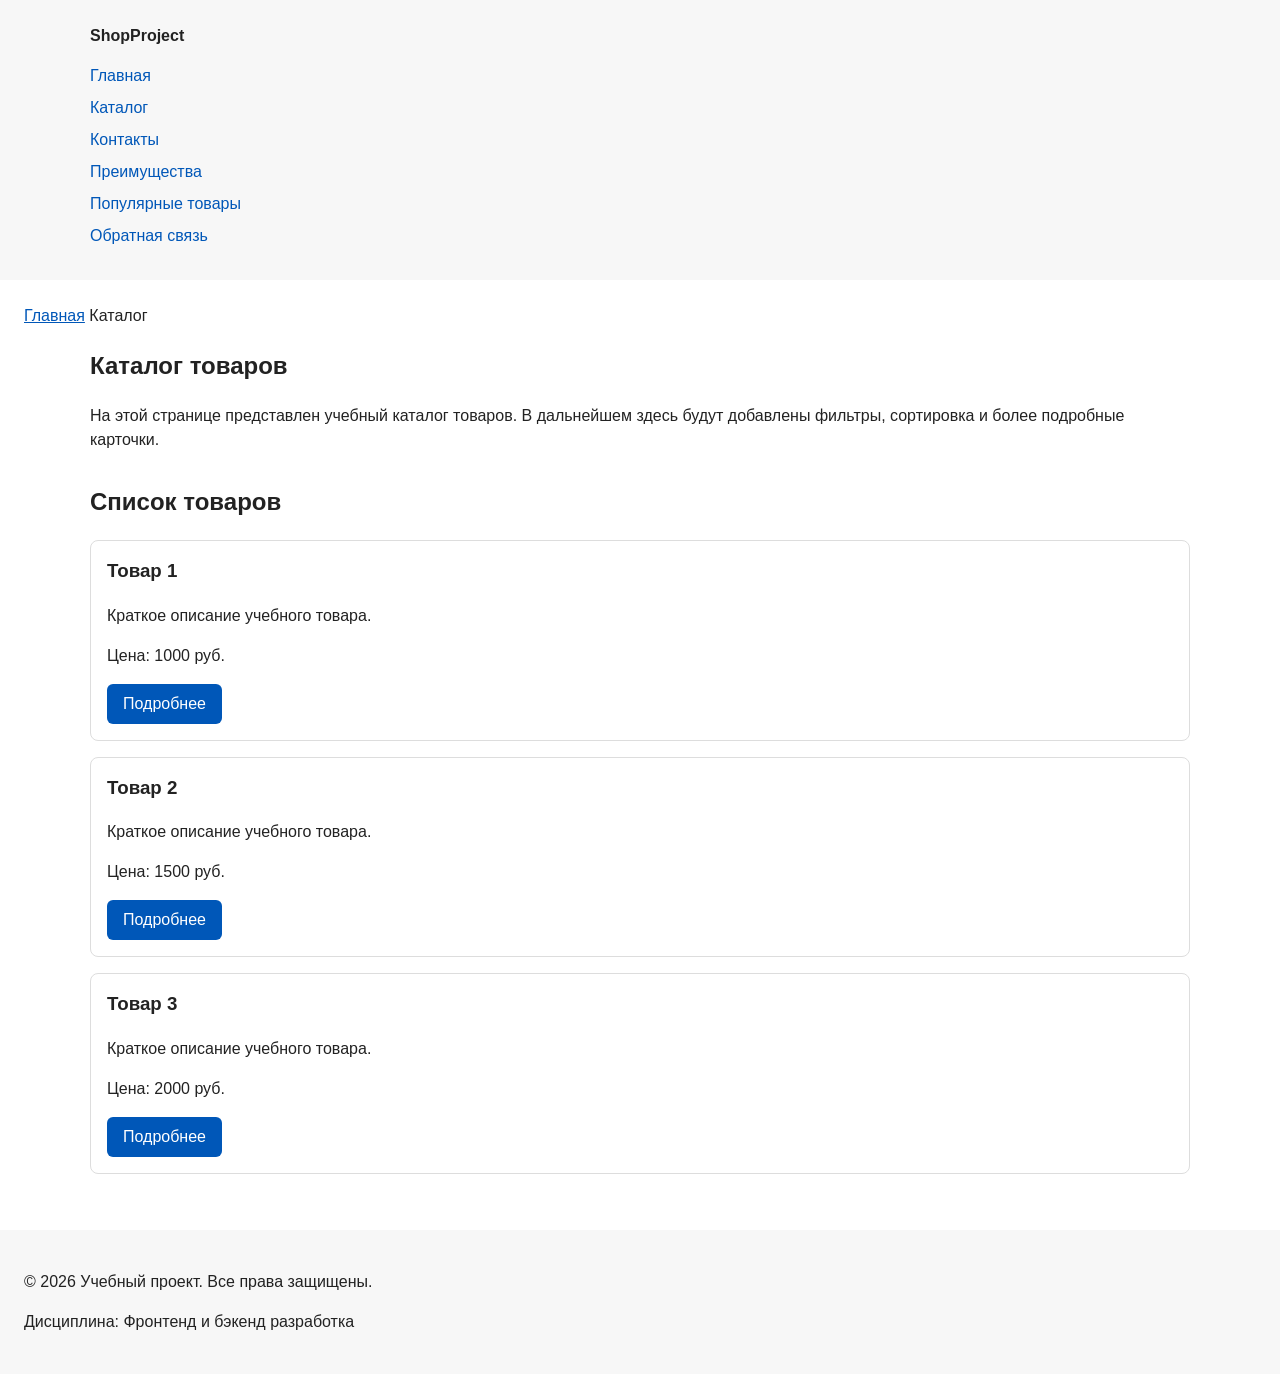
==== catalog.html @ b12f45eb "feat: add multi-page structure navigation and anchors" ====
<!DOCTYPE html>
<html lang="ru">
<head>
  <meta charset="UTF-8">
  <meta name="viewport" content="width=device-width, initial-scale=1.0">
  <meta name="description" content="Каталог товаров учебного интернет-магазина.">
  <title>Каталог товаров – Учебный интернет-магазин</title>
  <link rel="stylesheet" href="css/style.css">
</head>
<body>

  <header>
    <div class="site-header">
      <a class="site-logo" href="index.html">ShopProject</a>

      <nav class="site-nav" aria-label="Основная навигация">
        <ul class="site-nav__list">
          <li><a href="index.html">Главная</a></li>
          <li><a href="catalog.html">Каталог</a></li>
          <li><a href="contacts.html">Контакты</a></li>
          <li><a href="index.html#advantages">Преимущества</a></li>
          <li><a href="index.html#popular">Популярные товары</a></li>
          <li><a href="index.html#contacts">Обратная связь</a></li>
        </ul>
      </nav>
    </div>
  </header>

  <main>

    <nav class="breadcrumbs" aria-label="Хлебные крошки">
      <a href="index.html">Главная</a>
      <span>Каталог</span>
    </nav>

    <section class="section">
      <h1>Каталог товаров</h1>
      <p>
        На этой странице представлен учебный каталог товаров.
        В дальнейшем здесь будут добавлены фильтры, сортировка и более подробные карточки.
      </p>
    </section>

    <section class="section">
      <h2>Список товаров</h2>

      <article class="product-card">
        <h3>Товар 1</h3>
        <p>Краткое описание учебного товара.</p>
        <p>Цена: 1000 руб.</p>
        <a class="button" href="index.html#popular">Подробнее</a>
      </article>

      <article class="product-card">
        <h3>Товар 2</h3>
        <p>Краткое описание учебного товара.</p>
        <p>Цена: 1500 руб.</p>
        <a class="button" href="index.html#popular">Подробнее</a>
      </article>

      <article class="product-card">
        <h3>Товар 3</h3>
        <p>Краткое описание учебного товара.</p>
        <p>Цена: 2000 руб.</p>
        <a class="button" href="index.html#popular">Подробнее</a>
      </article>
    </section>

  </main>

  <footer>
    <p>&copy; 2026 Учебный проект. Все права защищены.</p>
    <p>Дисциплина: Фронтенд и бэкенд разработка</p>
  </footer>

</body>
</html>
---- css/style.css ----
/* ===================================
   1. Переменные проекта
   =================================== */
:root {
  /* Основные цвета проекта */
  --color-bg: #ffffff;
  --color-text: #222222;
  --color-muted: #666666;
  --color-primary: #0057b8;
  --color-primary-dark: #003f86;
  --color-border: #dddddd;
  --color-surface: #f7f7f7;
  --color-surface-accent: #eef5ff;
  --color-danger: #b00020;
  --color-success: #168a2f;
  --color-success-bg: #eefaf0;
  --color-white: #ffffff;

  /* Отступы */
  --space-xs: 4px;
  --space-sm: 8px;
  --space-md: 16px;
  --space-lg: 24px;
  --space-xl: 32px;

  /* Скругления */
  --radius-sm: 6px;
  --radius-md: 8px;
  --radius-lg: 12px;

  /* Размеры */
  --container-width: 1100px;
}

/* ===================================
   2. Базовые стили
   =================================== */
* {
  box-sizing: border-box;
}

body {
  margin: 0;
  font-family: Arial, sans-serif;
  line-height: 1.5;
  color: var(--color-text);
  background-color: var(--color-bg);
}

header,
main,
footer {
  padding: var(--space-lg);
}

header {
  background-color: var(--color-surface);
}

footer {
  background-color: var(--color-surface);
}

/* ===================================
   3. Общие элементы интерфейса
   =================================== */
a {
  color: var(--color-primary);
}

a:hover {
  color: var(--color-primary-dark);
}

a:focus-visible {
  outline: 2px solid var(--color-primary);
  outline-offset: 3px;
}

.button {
  display: inline-block;
  padding: var(--space-sm) var(--space-md);
  color: var(--color-white);
  background-color: var(--color-primary);
  text-decoration: none;
  border: none;
  border-radius: var(--radius-sm);
  cursor: pointer;
}

.button:hover {
  background-color: var(--color-primary-dark);
  color: var(--color-white);
}

.button:focus-visible {
  outline: 2px solid var(--color-primary);
  outline-offset: 3px;
}

.button:disabled {
  opacity: 0.6;
  cursor: not-allowed;
}

/* ===================================
   4. Компоненты страницы
   =================================== */
.site-header {
  max-width: var(--container-width);
  margin: 0 auto;
}

.site-logo {
  font-weight: bold;
  text-decoration: none;
  color: var(--color-text);
}

.site-nav__list {
  padding: 0;
  margin: var(--space-md) 0 0;
  list-style: none;
}

.site-nav__list li {
  margin-bottom: var(--space-sm);
}

.site-nav__list a {
  color: var(--color-primary);
  text-decoration: none;
}

.site-nav__list a:hover {
  text-decoration: underline;
}

.hero {
  max-width: var(--container-width);
  margin: 0 auto var(--space-xl);
  padding: var(--space-xl) var(--space-lg);
  background-color: var(--color-surface-accent);
  border-radius: var(--radius-lg);
}

.section {
  max-width: var(--container-width);
  margin: 0 auto var(--space-xl);
}

.section h2 {
  margin-top: 0;
}

.product-card {
  margin-bottom: var(--space-md);
  padding: var(--space-md);
  border: 1px solid var(--color-border);
  border-radius: var(--radius-md);
  background-color: var(--color-bg);
}

.product-card:hover {
  border-color: var(--color-primary);
}

.product-card h3 {
  margin-top: 0;
}

.aside-info {
  max-width: var(--container-width);
  margin: 0 auto var(--space-xl);
  padding: var(--space-md);
  border-left: 4px solid var(--color-primary);
  background-color: var(--color-surface);
}

/* ===================================
   5. Форма и модальное окно
   =================================== */
.order-dialog {
  width: min(100% - 32px, 560px);
  padding: var(--space-lg);
  border: none;
  border-radius: var(--radius-lg);
}

.order-dialog::backdrop {
  background-color: rgba(0, 0, 0, 0.5);
}

.form-field {
  margin-bottom: var(--space-md);
}

.form-field label {
  display: block;
  margin-bottom: var(--space-xs);
}

.form-field input,
.form-field select,
.form-field textarea {
  width: 100%;
  padding: 10px 12px;
  border: 1px solid var(--color-border);
  border-radius: var(--radius-sm);
  font: inherit;
}

.form-field input[type="checkbox"] {
  width: auto;
}

.form-field small {
  display: block;
  margin-top: var(--space-xs);
  color: var(--color-muted);
}

.form-field input:hover,
.form-field select:hover,
.form-field textarea:hover {
  border-color: var(--color-primary);
}

.form-field input:focus-visible,
.form-field select:focus-visible,
.form-field textarea:focus-visible,
.form-actions button:focus-visible {
  outline: 2px solid var(--color-primary);
  outline-offset: 3px;
}

[aria-invalid="true"] {
  border-color: var(--color-danger);
}

.form-actions {
  display: flex;
  gap: var(--space-md);
  margin-top: var(--space-lg);
}

.success-message {
  max-width: var(--container-width);
  margin: var(--space-lg) auto;
  padding: var(--space-md);
  border-left: 4px solid var(--color-success);
  background-color: var(--color-success-bg);
}
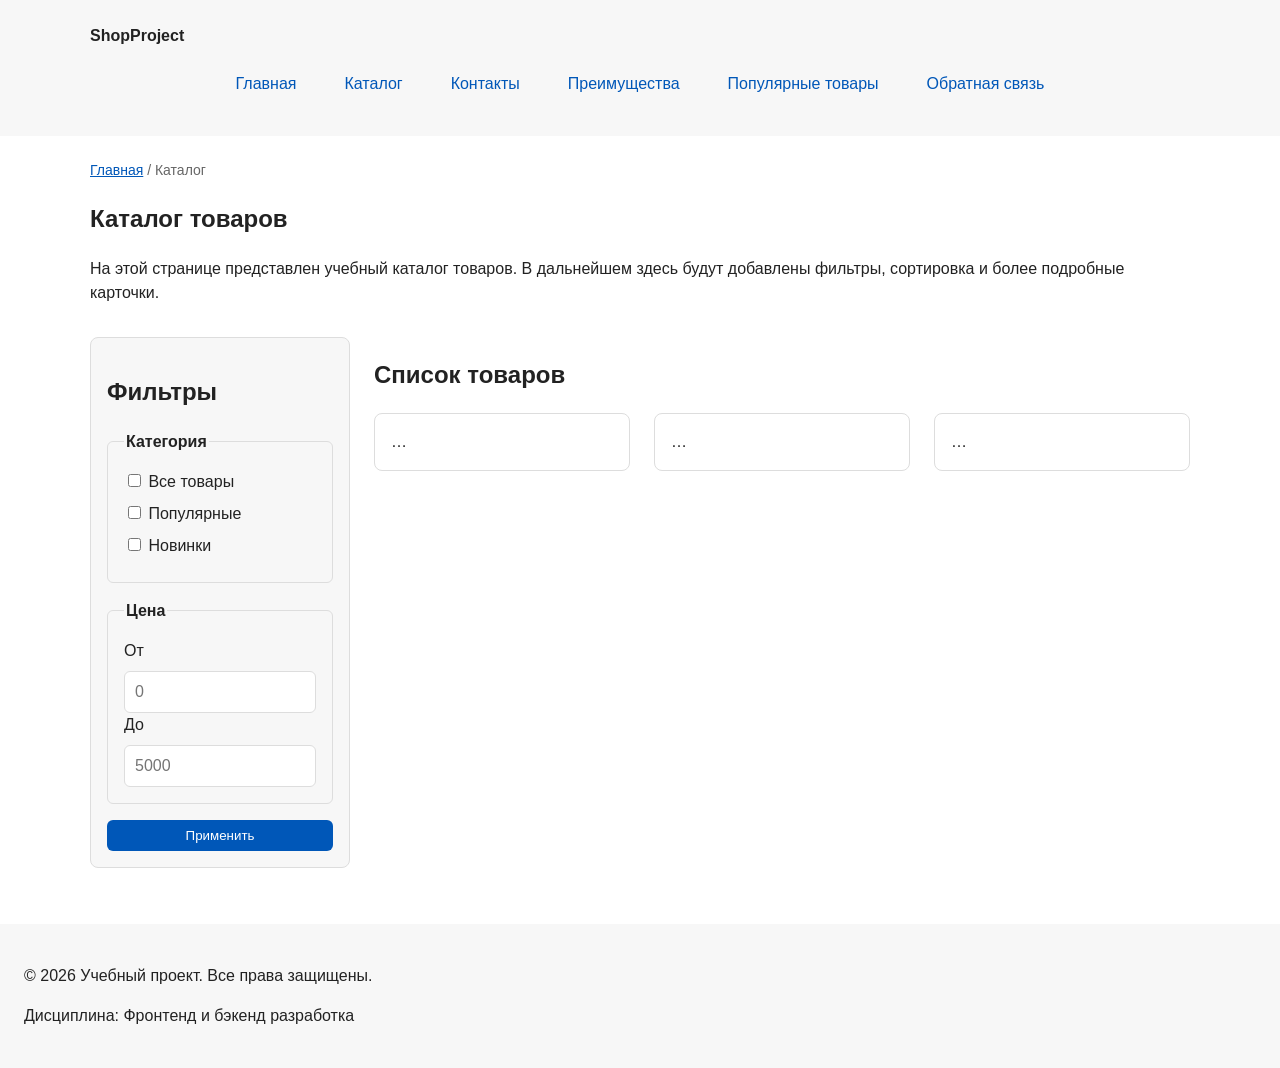
==== commit 72047599: "feat: add flex navigation and grid catalog layout" ====
--- a/catalog.html
+++ b/catalog.html
@@ -41,29 +41,57 @@
       </p>
     </section>
 
-    <section class="section">
-      <h2>Список товаров</h2>
+    <section class="catalog-layout">
 
-      <article class="product-card">
-        <h3>Товар 1</h3>
-        <p>Краткое описание учебного товара.</p>
-        <p>Цена: 1000 руб.</p>
-        <a class="button" href="index.html#popular">Подробнее</a>
-      </article>
+      <aside class="catalog-filters">
+        <h2>Фильтры</h2>
 
-      <article class="product-card">
-        <h3>Товар 2</h3>
-        <p>Краткое описание учебного товара.</p>
-        <p>Цена: 1500 руб.</p>
-        <a class="button" href="index.html#popular">Подробнее</a>
-      </article>
+        <form class="filters-form" action="#" method="get">
 
-      <article class="product-card">
-        <h3>Товар 3</h3>
-        <p>Краткое описание учебного товара.</p>
-        <p>Цена: 2000 руб.</p>
-        <a class="button" href="index.html#popular">Подробнее</a>
-      </article>
+          <fieldset>
+            <legend>Категория</legend>
+
+            <label>
+              <input type="checkbox" name="category" value="all">
+              Все товары
+            </label>
+
+            <label>
+              <input type="checkbox" name="category" value="popular">
+              Популярные
+            </label>
+
+            <label>
+              <input type="checkbox" name="category" value="new">
+              Новинки
+            </label>
+          </fieldset>
+
+          <fieldset>
+            <legend>Цена</legend>
+
+            <label for="price-from">От</label>
+            <input id="price-from" name="price-from" type="number" min="0" placeholder="0">
+
+            <label for="price-to">До</label>
+            <input id="price-to" name="price-to" type="number" min="0" placeholder="5000">
+          </fieldset>
+
+          <button class="button" type="submit">Применить</button>
+
+        </form>
+      </aside>
+
+      <section class="catalog-products">
+        <h2>Список товаров</h2>
+
+        <div class="products-grid">
+          <article class="product-card">…</article>
+          <article class="product-card">…</article>
+          <article class="product-card">…</article>
+        </div>
+      </section>
+
     </section>
 
   </main>
--- a/css/style.css
+++ b/css/style.css
@@ -118,6 +118,11 @@
 }
 
 .site-nav__list {
+  display: flex;
+  flex-wrap: wrap;
+  justify-content: center;
+  align-items: center;
+  gap: var(--space-md);
   padding: 0;
   margin: var(--space-md) 0 0;
   list-style: none;
@@ -128,12 +133,16 @@
 }
 
 .site-nav__list a {
+  display: inline-block;
+  padding: var(--space-sm) var(--space-md);
   color: var(--color-primary);
   text-decoration: none;
+  border-radius: var(--radius-sm);
 }
 
 .site-nav__list a:hover {
-  text-decoration: underline;
+  color: var(--color-white);
+  background-color: var(--color-primary);
 }
 
 .hero {
@@ -154,11 +163,19 @@
 }
 
 .product-card {
-  margin-bottom: var(--space-md);
+  display: flex;
+  flex-direction: column;
+  gap: var(--space-sm);
+  margin-bottom: 0;
   padding: var(--space-md);
   border: 1px solid var(--color-border);
   border-radius: var(--radius-md);
   background-color: var(--color-bg);
+}
+
+.product-card .button {
+  margin-top: auto;
+  align-self: flex-start;
 }
 
 .product-card:hover {
@@ -250,4 +267,92 @@
   padding: var(--space-md);
   border-left: 4px solid var(--color-success);
   background-color: var(--color-success-bg);
+}
+
+/* ===================================
+   6. Хлебные крошки и якоря
+   =================================== */
+
+/* Хлебные крошки на внутренних страницах */
+.breadcrumbs {
+  max-width: var(--container-width);
+  margin: 0 auto var(--space-md);
+  font-size: 14px;
+  color: var(--color-muted);
+}
+
+.breadcrumbs a {
+  color: var(--color-primary);
+}
+
+.breadcrumbs span::before {
+  content: " / ";
+  color: var(--color-muted);
+}
+
+/* Плавная прокрутка к якорям */
+html {
+  scroll-behavior: smooth;
+}
+
+/* Подсветка блока, к которому перешли по якорю */
+:target {
+  outline: 2px dashed var(--color-primary);
+  outline-offset: 4px;
+}
+
+.products-grid {
+  display: grid;
+  grid-template-columns: repeat(3, 1fr);
+  gap: var(--space-lg);
+}
+
+.catalog-layout {
+  max-width: var(--container-width);
+  margin: 0 auto var(--space-xl);
+  display: grid;
+  grid-template-columns: 260px 1fr;
+  grid-template-areas: "filters products";
+  gap: var(--space-lg);
+}
+
+.catalog-filters {
+  grid-area: filters;
+  padding: var(--space-md);
+  border: 1px solid var(--color-border);
+  border-radius: var(--radius-md);
+  background-color: var(--color-surface);
+}
+
+.catalog-products {
+  grid-area: products;
+}
+
+.filters-form {
+  display: grid;
+  gap: var(--space-md);
+}
+
+.filters-form fieldset {
+  margin: 0;
+  padding: var(--space-md);
+  border: 1px solid var(--color-border);
+  border-radius: var(--radius-sm);
+}
+
+.filters-form legend {
+  font-weight: 700;
+}
+
+.filters-form label {
+  display: block;
+  margin-bottom: var(--space-sm);
+}
+
+.filters-form input[type="number"] {
+  width: 100%;
+  padding: 8px 10px;
+  border: 1px solid var(--color-border);
+  border-radius: var(--radius-sm);
+  font: inherit;
 }
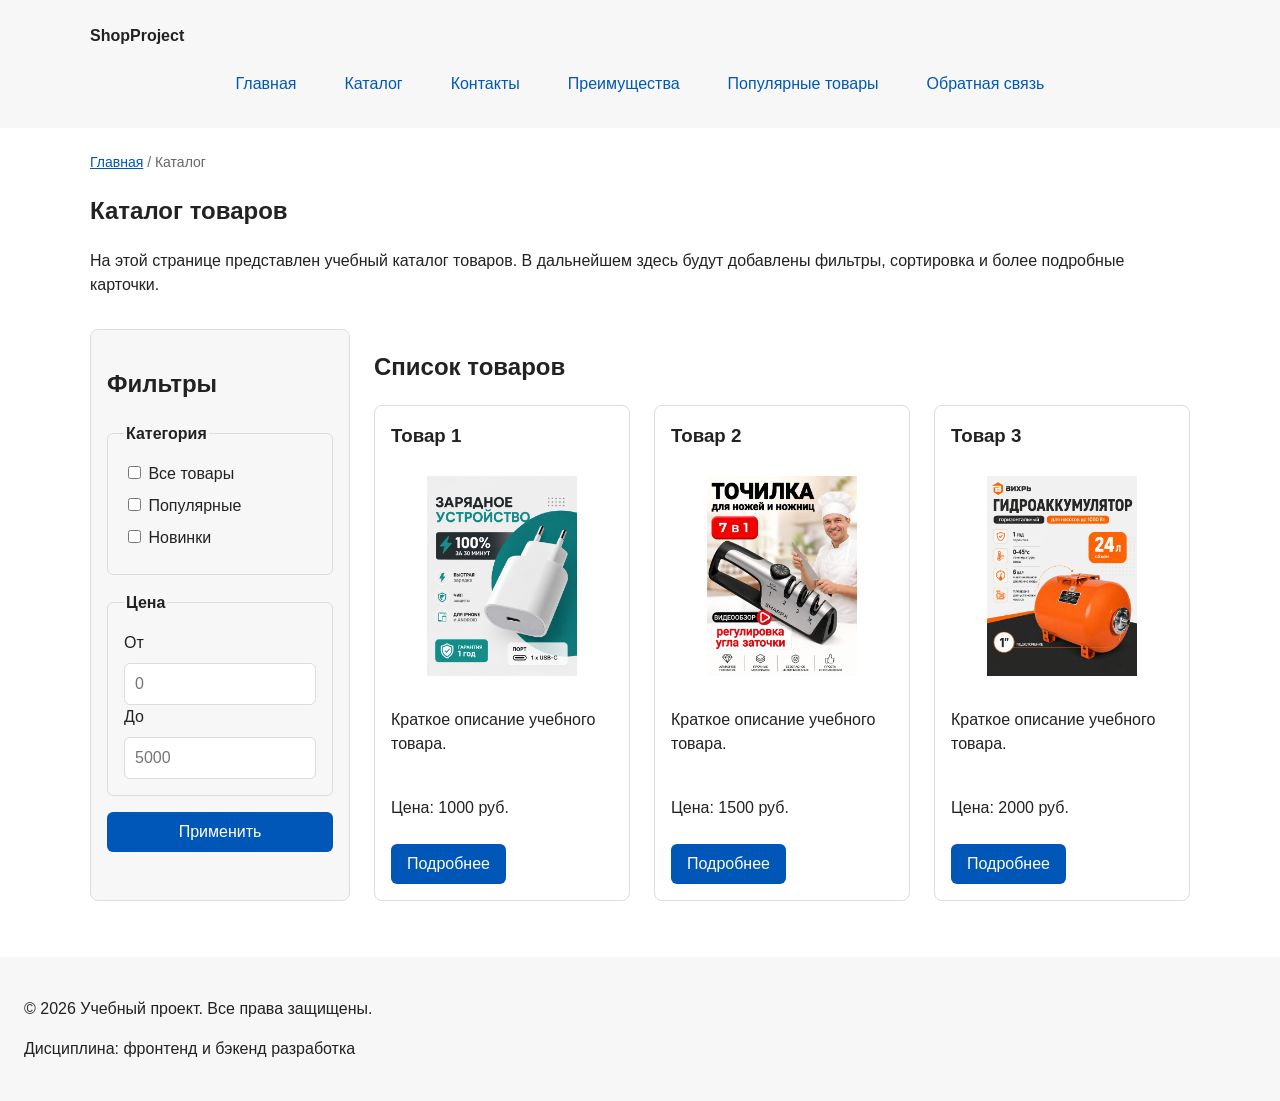
==== commit 8d5226aa: "feat: add product images, sticky header and grid catalog layout" ====
--- a/catalog.html
+++ b/catalog.html
@@ -86,9 +86,37 @@
         <h2>Список товаров</h2>
 
         <div class="products-grid">
-          <article class="product-card">…</article>
-          <article class="product-card">…</article>
-          <article class="product-card">…</article>
+
+          <article class="product-card">
+            <h3>Товар 1</h3>
+
+            <img src="images/product-1.jpg" alt="Товар 1" class="product-card__image">
+
+            <p>Краткое описание учебного товара.</p>
+            <p>Цена: 1000 руб.</p>
+            <a class="button" href="index.html#popular">Подробнее</a>
+          </article>
+
+          <article class="product-card">
+            <h3>Товар 2</h3>
+
+            <img src="images/product-2.jpg" alt="Товар 2" class="product-card__image">
+
+            <p>Краткое описание учебного товара.</p>
+            <p>Цена: 1500 руб.</p>
+            <a class="button" href="index.html#popular">Подробнее</a>
+          </article>
+
+          <article class="product-card">
+            <h3>Товар 3</h3>
+
+            <img src="images/product-3.jpg" alt="Товар 3" class="product-card__image">
+
+            <p>Краткое описание учебного товара.</p>
+            <p>Цена: 2000 руб.</p>
+            <a class="button" href="index.html#popular">Подробнее</a>
+          </article>
+
         </div>
       </section>
 
@@ -96,9 +124,9 @@
 
   </main>
 
-  <footer>
+  <footer id="contacts">
     <p>&copy; 2026 Учебный проект. Все права защищены.</p>
-    <p>Дисциплина: Фронтенд и бэкенд разработка</p>
+    <p>Дисциплина: фронтенд и бэкенд разработка</p>
   </footer>
 
 </body>
--- a/css/style.css
+++ b/css/style.css
@@ -2,7 +2,7 @@
    1. Переменные проекта
    =================================== */
 :root {
-  /* Основные цвета проекта */
+  /* Основные цвета */
   --color-bg: #ffffff;
   --color-text: #222222;
   --color-muted: #666666;
@@ -39,6 +39,10 @@
   box-sizing: border-box;
 }
 
+html {
+  scroll-behavior: smooth;
+}
+
 body {
   margin: 0;
   font-family: Arial, sans-serif;
@@ -61,6 +65,13 @@
   background-color: var(--color-surface);
 }
 
+/* Шапка остаётся сверху при скролле */
+header {
+  position: sticky;
+  top: 0;
+  z-index: 100;
+}
+
 /* ===================================
    3. Общие элементы интерфейса
    =================================== */
@@ -75,6 +86,15 @@
 a:focus-visible {
   outline: 2px solid var(--color-primary);
   outline-offset: 3px;
+}
+
+/* Кнопки-ссылки не должны терять белый текст при hover */
+a.button,
+a.button:hover,
+a.button:focus,
+a.button:focus-visible,
+a.button:active {
+  color: var(--color-white);
 }
 
 .button {
@@ -85,6 +105,7 @@
   text-decoration: none;
   border: none;
   border-radius: var(--radius-sm);
+  font: inherit;
   cursor: pointer;
 }
 
@@ -103,16 +124,24 @@
   cursor: not-allowed;
 }
 
+/* Подсветка цели якоря */
+:target {
+  outline: 2px dashed var(--color-primary);
+  outline-offset: 4px;
+}
+
 /* ===================================
    4. Компоненты страницы
    =================================== */
+
+/* --- Шапка и навигация --- */
 .site-header {
   max-width: var(--container-width);
   margin: 0 auto;
 }
 
 .site-logo {
-  font-weight: bold;
+  font-weight: 700;
   text-decoration: none;
   color: var(--color-text);
 }
@@ -128,10 +157,6 @@
   list-style: none;
 }
 
-.site-nav__list li {
-  margin-bottom: var(--space-sm);
-}
-
 .site-nav__list a {
   display: inline-block;
   padding: var(--space-sm) var(--space-md);
@@ -145,6 +170,24 @@
   background-color: var(--color-primary);
 }
 
+/* --- Хлебные крошки --- */
+.breadcrumbs {
+  max-width: var(--container-width);
+  margin: 0 auto var(--space-md);
+  font-size: 14px;
+  color: var(--color-muted);
+}
+
+.breadcrumbs a {
+  color: var(--color-primary);
+}
+
+.breadcrumbs span::before {
+  content: " / ";
+  color: var(--color-muted);
+}
+
+/* --- Hero --- */
 .hero {
   max-width: var(--container-width);
   margin: 0 auto var(--space-xl);
@@ -153,6 +196,7 @@
   border-radius: var(--radius-lg);
 }
 
+/* --- Секции --- */
 .section {
   max-width: var(--container-width);
   margin: 0 auto var(--space-xl);
@@ -162,15 +206,38 @@
   margin-top: 0;
 }
 
+/* --- Сетка карточек --- */
+.products-grid {
+  display: grid;
+  grid-template-columns: repeat(3, 1fr);
+  gap: var(--space-lg);
+}
+
+/* --- Карточка товара --- */
 .product-card {
   display: flex;
   flex-direction: column;
   gap: var(--space-sm);
-  margin-bottom: 0;
   padding: var(--space-md);
   border: 1px solid var(--color-border);
   border-radius: var(--radius-md);
   background-color: var(--color-bg);
+}
+
+.product-card:hover {
+  border-color: var(--color-primary);
+}
+
+.product-card h3 {
+  margin-top: 0;
+}
+
+.product-card__image {
+  display: block;
+  width: 100%;
+  height: 200px;
+  object-fit: contain;
+  margin-bottom: var(--space-sm);
 }
 
 .product-card .button {
@@ -178,14 +245,7 @@
   align-self: flex-start;
 }
 
-.product-card:hover {
-  border-color: var(--color-primary);
-}
-
-.product-card h3 {
-  margin-top: 0;
-}
-
+/* --- Блок aside --- */
 .aside-info {
   max-width: var(--container-width);
   margin: 0 auto var(--space-xl);
@@ -197,6 +257,8 @@
 /* ===================================
    5. Форма и модальное окно
    =================================== */
+
+/* --- Модальное окно --- */
 .order-dialog {
   width: min(100% - 32px, 560px);
   padding: var(--space-lg);
@@ -208,6 +270,7 @@
   background-color: rgba(0, 0, 0, 0.5);
 }
 
+/* --- Поля формы --- */
 .form-field {
   margin-bottom: var(--space-md);
 }
@@ -261,6 +324,7 @@
   margin-top: var(--space-lg);
 }
 
+/* --- Сообщение об успехе --- */
 .success-message {
   max-width: var(--container-width);
   margin: var(--space-lg) auto;
@@ -270,43 +334,8 @@
 }
 
 /* ===================================
-   6. Хлебные крошки и якоря
-   =================================== */
-
-/* Хлебные крошки на внутренних страницах */
-.breadcrumbs {
-  max-width: var(--container-width);
-  margin: 0 auto var(--space-md);
-  font-size: 14px;
-  color: var(--color-muted);
-}
-
-.breadcrumbs a {
-  color: var(--color-primary);
-}
-
-.breadcrumbs span::before {
-  content: " / ";
-  color: var(--color-muted);
-}
-
-/* Плавная прокрутка к якорям */
-html {
-  scroll-behavior: smooth;
-}
-
-/* Подсветка блока, к которому перешли по якорю */
-:target {
-  outline: 2px dashed var(--color-primary);
-  outline-offset: 4px;
-}
-
-.products-grid {
-  display: grid;
-  grid-template-columns: repeat(3, 1fr);
-  gap: var(--space-lg);
-}
-
+   6. Каталог: фильтры + товары
+   =================================== */
 .catalog-layout {
   max-width: var(--container-width);
   margin: 0 auto var(--space-xl);
@@ -328,6 +357,7 @@
   grid-area: products;
 }
 
+/* --- Форма фильтров --- */
 .filters-form {
   display: grid;
   gap: var(--space-md);
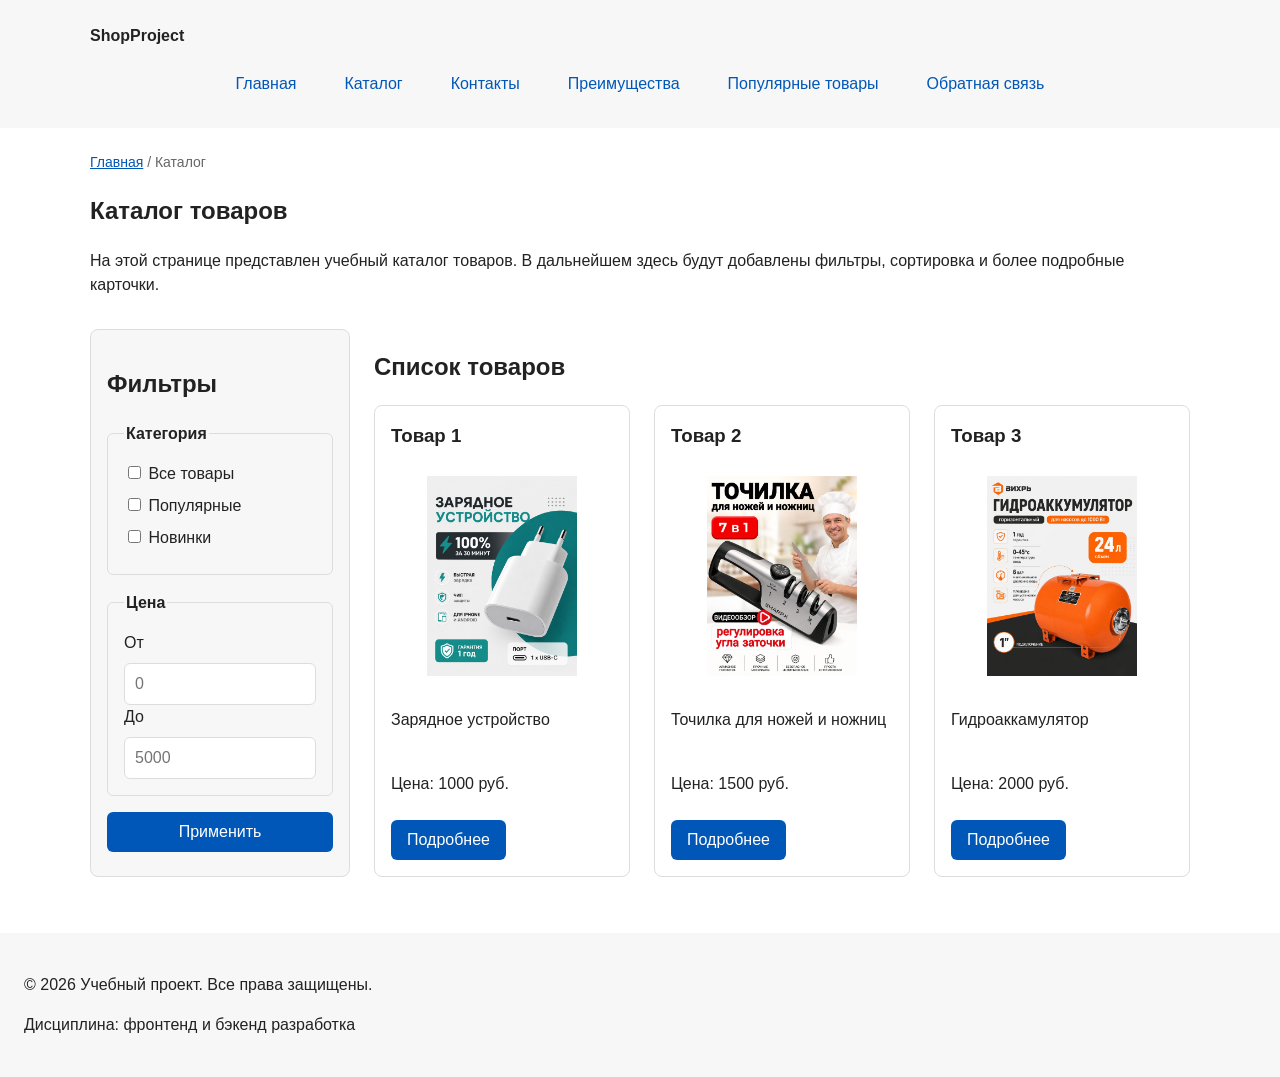
==== commit 9627c6da: "fix: wrap product cards in grid container and add images" ====
--- a/catalog.html
+++ b/catalog.html
@@ -92,7 +92,7 @@
 
             <img src="images/product-1.jpg" alt="Товар 1" class="product-card__image">
 
-            <p>Краткое описание учебного товара.</p>
+            <p>Зарядное устройство</p>
             <p>Цена: 1000 руб.</p>
             <a class="button" href="index.html#popular">Подробнее</a>
           </article>
@@ -102,7 +102,7 @@
 
             <img src="images/product-2.jpg" alt="Товар 2" class="product-card__image">
 
-            <p>Краткое описание учебного товара.</p>
+            <p>Точилка для ножей и ножниц</p>
             <p>Цена: 1500 руб.</p>
             <a class="button" href="index.html#popular">Подробнее</a>
           </article>
@@ -112,7 +112,7 @@
 
             <img src="images/product-3.jpg" alt="Товар 3" class="product-card__image">
 
-            <p>Краткое описание учебного товара.</p>
+            <p>Гидроаккамулятор</p>
             <p>Цена: 2000 руб.</p>
             <a class="button" href="index.html#popular">Подробнее</a>
           </article>
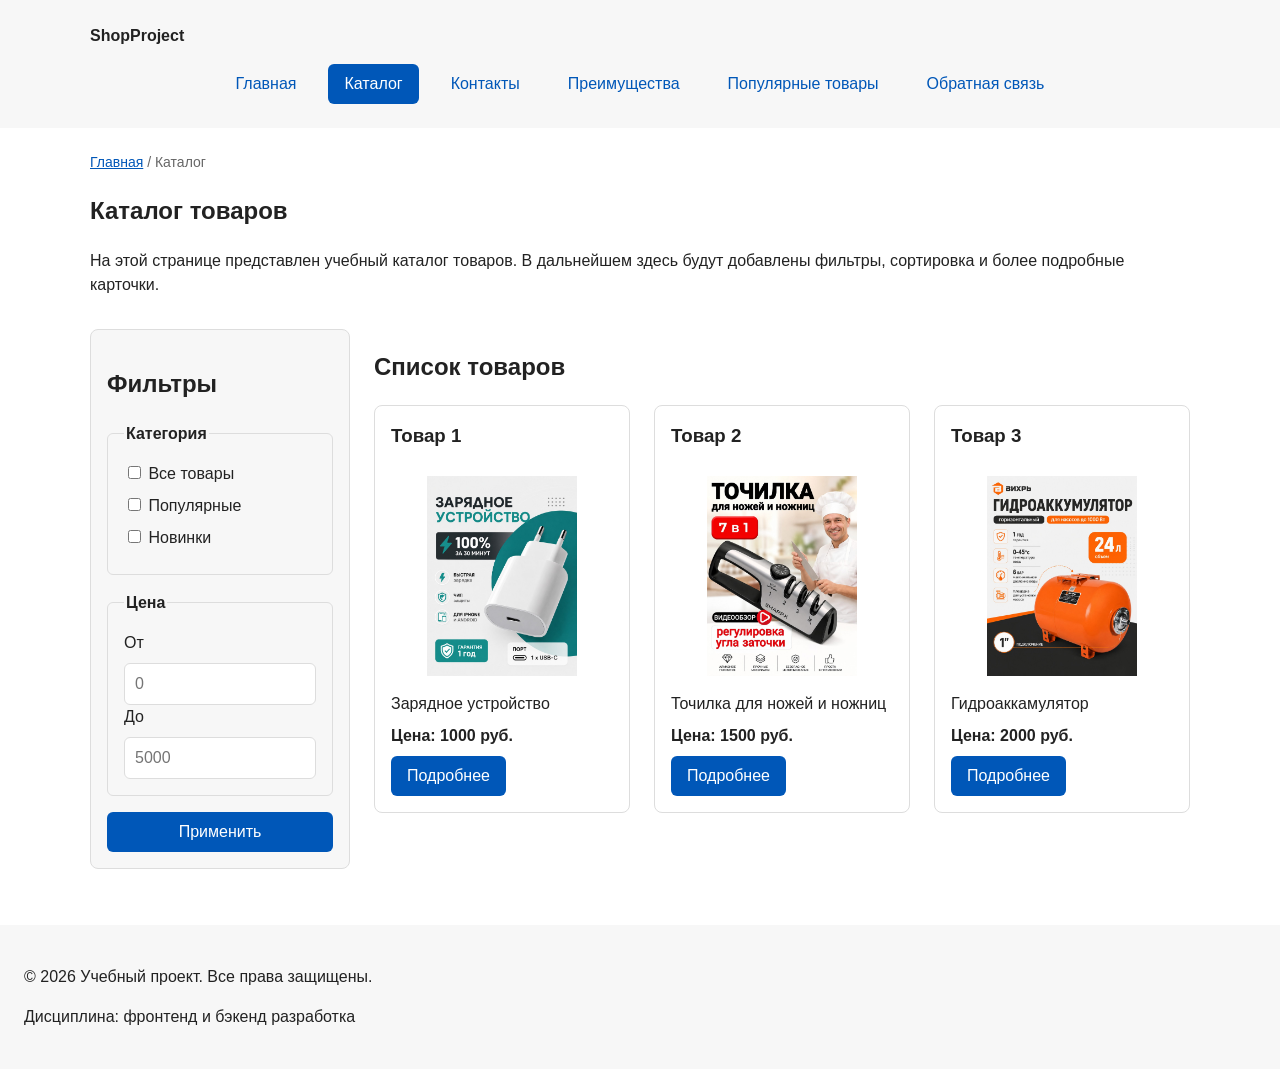
==== commit 3ce8f494: "refactor: привести классы к БЭМ" ====
--- a/catalog.html
+++ b/catalog.html
@@ -9,18 +9,18 @@
 </head>
 <body>
 
-  <header>
-    <div class="site-header">
-      <a class="site-logo" href="index.html">ShopProject</a>
+  <header class="site-header">
+    <div class="site-header__inner">
+      <a class="site-header__logo" href="index.html">ShopProject</a>
 
       <nav class="site-nav" aria-label="Основная навигация">
         <ul class="site-nav__list">
-          <li><a href="index.html">Главная</a></li>
-          <li><a href="catalog.html">Каталог</a></li>
-          <li><a href="contacts.html">Контакты</a></li>
-          <li><a href="index.html#advantages">Преимущества</a></li>
-          <li><a href="index.html#popular">Популярные товары</a></li>
-          <li><a href="index.html#contacts">Обратная связь</a></li>
+          <li class="site-nav__item"><a class="site-nav__link" href="index.html">Главная</a></li>
+          <li class="site-nav__item"><a class="site-nav__link site-nav__link--active" href="catalog.html">Каталог</a></li>
+          <li class="site-nav__item"><a class="site-nav__link" href="contacts.html">Контакты</a></li>
+          <li class="site-nav__item"><a class="site-nav__link" href="index.html#advantages">Преимущества</a></li>
+          <li class="site-nav__item"><a class="site-nav__link" href="index.html#popular">Популярные товары</a></li>
+          <li class="site-nav__item"><a class="site-nav__link" href="index.html#contacts">Обратная связь</a></li>
         </ul>
       </nav>
     </div>
@@ -29,8 +29,8 @@
   <main>
 
     <nav class="breadcrumbs" aria-label="Хлебные крошки">
-      <a href="index.html">Главная</a>
-      <span>Каталог</span>
+      <a class="breadcrumbs__link" href="index.html">Главная</a>
+      <span class="breadcrumbs__current">Каталог</span>
     </nav>
 
     <section class="section">
@@ -77,7 +77,7 @@
             <input id="price-to" name="price-to" type="number" min="0" placeholder="5000">
           </fieldset>
 
-          <button class="button" type="submit">Применить</button>
+          <button class="button button--primary" type="submit">Применить</button>
 
         </form>
       </aside>
@@ -88,33 +88,33 @@
         <div class="products-grid">
 
           <article class="product-card">
-            <h3>Товар 1</h3>
+            <h3 class="product-card__title">Товар 1</h3>
 
             <img src="images/product-1.jpg" alt="Товар 1" class="product-card__image">
 
-            <p>Зарядное устройство</p>
-            <p>Цена: 1000 руб.</p>
-            <a class="button" href="index.html#popular">Подробнее</a>
+            <p class="product-card__description">Зарядное устройство</p>
+            <p class="product-card__price">Цена: 1000 руб.</p>
+            <a class="button button--primary product-card__button" href="index.html#popular">Подробнее</a>
           </article>
 
           <article class="product-card">
-            <h3>Товар 2</h3>
+            <h3 class="product-card__title">Товар 2</h3>
 
             <img src="images/product-2.jpg" alt="Товар 2" class="product-card__image">
 
-            <p>Точилка для ножей и ножниц</p>
-            <p>Цена: 1500 руб.</p>
-            <a class="button" href="index.html#popular">Подробнее</a>
+            <p class="product-card__description">Точилка для ножей и ножниц</p>
+            <p class="product-card__price">Цена: 1500 руб.</p>
+            <a class="button button--primary product-card__button" href="index.html#popular">Подробнее</a>
           </article>
 
           <article class="product-card">
-            <h3>Товар 3</h3>
+            <h3 class="product-card__title">Товар 3</h3>
 
             <img src="images/product-3.jpg" alt="Товар 3" class="product-card__image">
 
-            <p>Гидроаккамулятор</p>
-            <p>Цена: 2000 руб.</p>
-            <a class="button" href="index.html#popular">Подробнее</a>
+            <p class="product-card__description">Гидроаккамулятор</p>
+            <p class="product-card__price">Цена: 2000 руб.</p>
+            <a class="button button--primary product-card__button" href="index.html#popular">Подробнее</a>
           </article>
 
         </div>
--- a/css/style.css
+++ b/css/style.css
@@ -51,25 +51,13 @@
   background-color: var(--color-bg);
 }
 
-header,
 main,
 footer {
   padding: var(--space-lg);
 }
 
-header {
-  background-color: var(--color-surface);
-}
-
 footer {
   background-color: var(--color-surface);
-}
-
-/* Шапка остаётся сверху при скролле */
-header {
-  position: sticky;
-  top: 0;
-  z-index: 100;
 }
 
 /* ===================================
@@ -97,6 +85,7 @@
   color: var(--color-white);
 }
 
+/* --- Блок button --- */
 .button {
   display: inline-block;
   padding: var(--space-sm) var(--space-md);
@@ -124,6 +113,26 @@
   cursor: not-allowed;
 }
 
+.button--primary {
+  background-color: var(--color-primary);
+  color: var(--color-white);
+}
+
+.button--primary:hover {
+  background-color: var(--color-primary-dark);
+}
+
+.button--secondary {
+  background-color: var(--color-surface);
+  color: var(--color-text);
+  border: 1px solid var(--color-border);
+}
+
+.button--secondary:hover {
+  background-color: var(--color-border);
+  color: var(--color-text);
+}
+
 /* Подсветка цели якоря */
 :target {
   outline: 2px dashed var(--color-primary);
@@ -136,11 +145,19 @@
 
 /* --- Шапка и навигация --- */
 .site-header {
+  position: sticky;
+  top: 0;
+  z-index: 100;
+  padding: var(--space-lg);
+  background-color: var(--color-surface);
+}
+
+.site-header__inner {
   max-width: var(--container-width);
   margin: 0 auto;
 }
 
-.site-logo {
+.site-header__logo {
   font-weight: 700;
   text-decoration: none;
   color: var(--color-text);
@@ -157,7 +174,11 @@
   list-style: none;
 }
 
-.site-nav__list a {
+.site-nav__item {
+  /* задел под будущую стилизацию */
+}
+
+.site-nav__link {
   display: inline-block;
   padding: var(--space-sm) var(--space-md);
   color: var(--color-primary);
@@ -165,7 +186,12 @@
   border-radius: var(--radius-sm);
 }
 
-.site-nav__list a:hover {
+.site-nav__link:hover {
+  color: var(--color-white);
+  background-color: var(--color-primary);
+}
+
+.site-nav__link--active {
   color: var(--color-white);
   background-color: var(--color-primary);
 }
@@ -178,11 +204,11 @@
   color: var(--color-muted);
 }
 
-.breadcrumbs a {
+.breadcrumbs__link {
   color: var(--color-primary);
 }
 
-.breadcrumbs span::before {
+.breadcrumbs__current::before {
   content: " / ";
   color: var(--color-muted);
 }
@@ -228,7 +254,7 @@
   border-color: var(--color-primary);
 }
 
-.product-card h3 {
+.product-card__title {
   margin-top: 0;
 }
 
@@ -240,7 +266,16 @@
   margin-bottom: var(--space-sm);
 }
 
-.product-card .button {
+.product-card__description {
+  margin: 0;
+}
+
+.product-card__price {
+  margin: 0;
+  font-weight: 700;
+}
+
+.product-card__button {
   margin-top: auto;
   align-self: flex-start;
 }
@@ -264,25 +299,30 @@
   padding: var(--space-lg);
   border: none;
   border-radius: var(--radius-lg);
+  z-index: 200;
 }
 
 .order-dialog::backdrop {
   background-color: rgba(0, 0, 0, 0.5);
 }
 
+.order-dialog__title {
+  margin-top: 0;
+}
+
 /* --- Поля формы --- */
-.form-field {
+.order-form__field {
   margin-bottom: var(--space-md);
 }
 
-.form-field label {
+.order-form__label {
   display: block;
   margin-bottom: var(--space-xs);
 }
 
-.form-field input,
-.form-field select,
-.form-field textarea {
+.order-form__input,
+.order-form__select,
+.order-form__textarea {
   width: 100%;
   padding: 10px 12px;
   border: 1px solid var(--color-border);
@@ -290,26 +330,26 @@
   font: inherit;
 }
 
-.form-field input[type="checkbox"] {
+.order-form__input[type="checkbox"] {
   width: auto;
 }
 
-.form-field small {
+.order-form__field small {
   display: block;
   margin-top: var(--space-xs);
   color: var(--color-muted);
 }
 
-.form-field input:hover,
-.form-field select:hover,
-.form-field textarea:hover {
+.order-form__input:hover,
+.order-form__select:hover,
+.order-form__textarea:hover {
   border-color: var(--color-primary);
 }
 
-.form-field input:focus-visible,
-.form-field select:focus-visible,
-.form-field textarea:focus-visible,
-.form-actions button:focus-visible {
+.order-form__input:focus-visible,
+.order-form__select:focus-visible,
+.order-form__textarea:focus-visible,
+.order-form__actions .button:focus-visible {
   outline: 2px solid var(--color-primary);
   outline-offset: 3px;
 }
@@ -318,7 +358,7 @@
   border-color: var(--color-danger);
 }
 
-.form-actions {
+.order-form__actions {
   display: flex;
   gap: var(--space-md);
   margin-top: var(--space-lg);
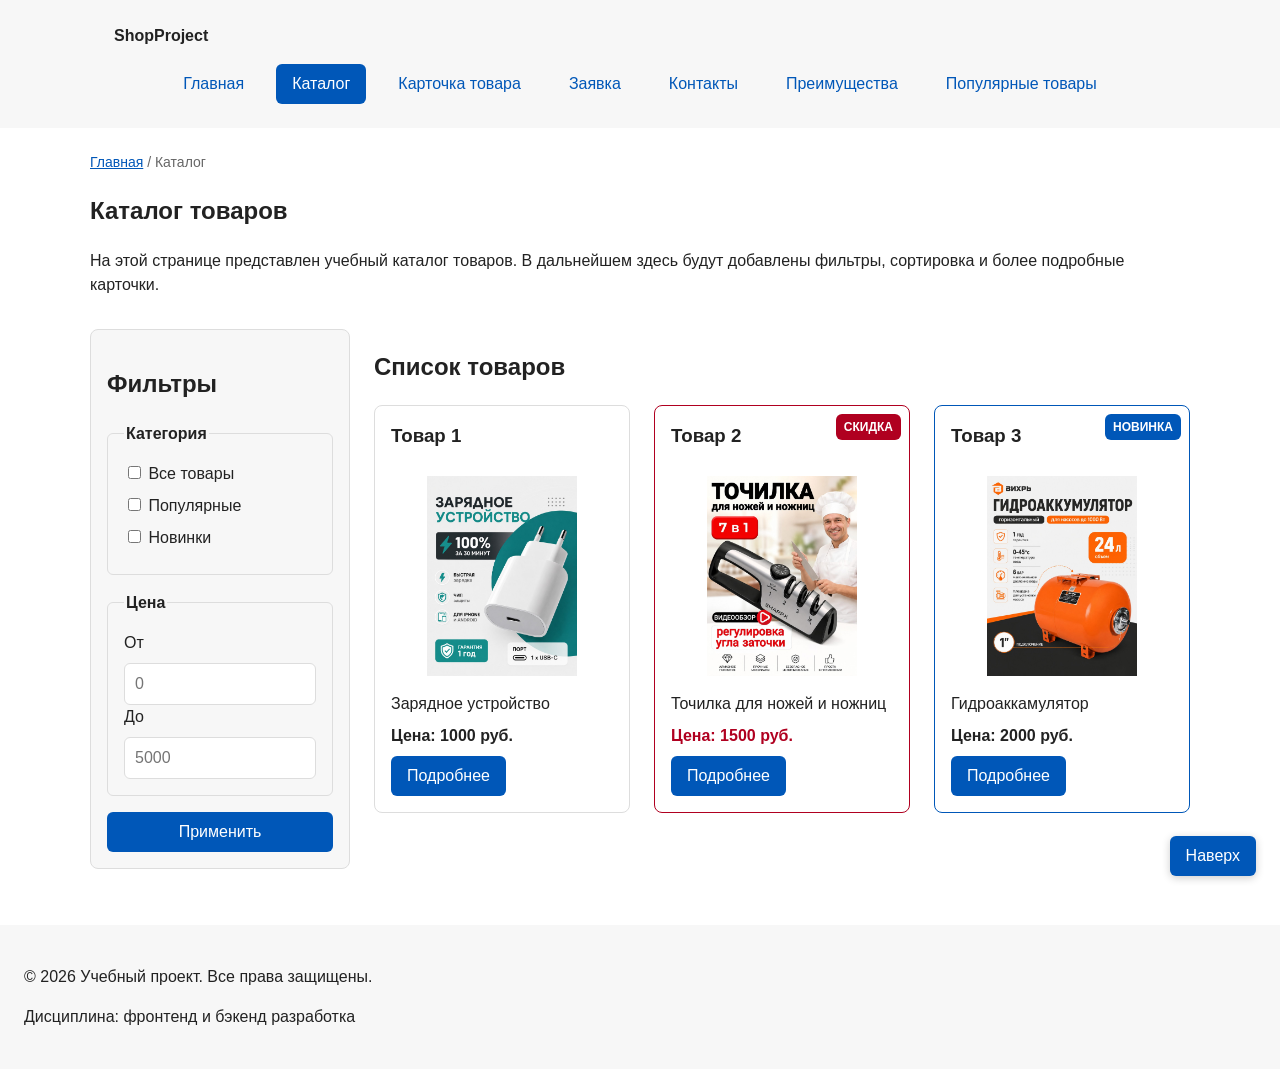
==== commit 4ef6bf2d: "feat: prepare multi-page HTML/CSS project for KR1 submission" ====
--- a/catalog.html
+++ b/catalog.html
@@ -17,10 +17,11 @@
         <ul class="site-nav__list">
           <li class="site-nav__item"><a class="site-nav__link" href="index.html">Главная</a></li>
           <li class="site-nav__item"><a class="site-nav__link site-nav__link--active" href="catalog.html">Каталог</a></li>
+          <li class="site-nav__item"><a class="site-nav__link" href="product.html">Карточка товара</a></li>
+          <li class="site-nav__item"><a class="site-nav__link" href="order.html">Заявка</a></li>
           <li class="site-nav__item"><a class="site-nav__link" href="contacts.html">Контакты</a></li>
           <li class="site-nav__item"><a class="site-nav__link" href="index.html#advantages">Преимущества</a></li>
           <li class="site-nav__item"><a class="site-nav__link" href="index.html#popular">Популярные товары</a></li>
-          <li class="site-nav__item"><a class="site-nav__link" href="index.html#contacts">Обратная связь</a></li>
         </ul>
       </nav>
     </div>
@@ -94,27 +95,29 @@
 
             <p class="product-card__description">Зарядное устройство</p>
             <p class="product-card__price">Цена: 1000 руб.</p>
-            <a class="button button--primary product-card__button" href="index.html#popular">Подробнее</a>
+            <a class="button button--primary product-card__button" href="product.html">Подробнее</a>
           </article>
 
-          <article class="product-card">
+          <article class="product-card product-card--discount">
+            <span class="product-card__badge">Скидка</span>
             <h3 class="product-card__title">Товар 2</h3>
 
             <img src="images/product-2.jpg" alt="Товар 2" class="product-card__image">
 
             <p class="product-card__description">Точилка для ножей и ножниц</p>
             <p class="product-card__price">Цена: 1500 руб.</p>
-            <a class="button button--primary product-card__button" href="index.html#popular">Подробнее</a>
+            <a class="button button--primary product-card__button" href="product.html">Подробнее</a>
           </article>
 
-          <article class="product-card">
+          <article class="product-card product-card--featured">
+            <span class="product-card__badge">Новинка</span>
             <h3 class="product-card__title">Товар 3</h3>
 
             <img src="images/product-3.jpg" alt="Товар 3" class="product-card__image">
 
             <p class="product-card__description">Гидроаккамулятор</p>
             <p class="product-card__price">Цена: 2000 руб.</p>
-            <a class="button button--primary product-card__button" href="index.html#popular">Подробнее</a>
+            <a class="button button--primary product-card__button" href="product.html">Подробнее</a>
           </article>
 
         </div>
@@ -129,5 +132,7 @@
     <p>Дисциплина: фронтенд и бэкенд разработка</p>
   </footer>
 
+  <a class="to-top" href="#">Наверх</a>
+
 </body>
 </html>
--- a/css/style.css
+++ b/css/style.css
@@ -76,31 +76,15 @@
   outline-offset: 3px;
 }
 
-/* Кнопки-ссылки не должны терять белый текст при hover */
-a.button,
-a.button:hover,
-a.button:focus,
-a.button:focus-visible,
-a.button:active {
-  color: var(--color-white);
-}
-
 /* --- Блок button --- */
 .button {
   display: inline-block;
   padding: var(--space-sm) var(--space-md);
-  color: var(--color-white);
-  background-color: var(--color-primary);
+  border: none;
+  border-radius: var(--radius-sm);
+  font: inherit;
   text-decoration: none;
-  border: none;
-  border-radius: var(--radius-sm);
-  font: inherit;
   cursor: pointer;
-}
-
-.button:hover {
-  background-color: var(--color-primary-dark);
-  color: var(--color-white);
 }
 
 .button:focus-visible {
@@ -108,14 +92,15 @@
   outline-offset: 3px;
 }
 
-.button:disabled {
+.button:disabled,
+.button--disabled {
   opacity: 0.6;
   cursor: not-allowed;
 }
 
 .button--primary {
+  color: var(--color-white);
   background-color: var(--color-primary);
-  color: var(--color-white);
 }
 
 .button--primary:hover {
@@ -123,14 +108,23 @@
 }
 
 .button--secondary {
-  background-color: var(--color-surface);
-  color: var(--color-text);
-  border: 1px solid var(--color-border);
+  color: var(--color-primary);
+  background-color: transparent;
+  border: 1px solid var(--color-primary);
 }
 
 .button--secondary:hover {
-  background-color: var(--color-border);
-  color: var(--color-text);
+  color: var(--color-white);
+  background-color: var(--color-primary);
+}
+
+/* Ссылка-кнопка не должна терять белый текст при hover */
+a.button--primary,
+a.button--primary:hover,
+a.button--primary:focus,
+a.button--primary:focus-visible,
+a.button--primary:active {
+  color: var(--color-white);
 }
 
 /* Подсветка цели якоря */
@@ -148,13 +142,13 @@
   position: sticky;
   top: 0;
   z-index: 100;
+  background-color: var(--color-surface);
+}
+
+.site-header__inner {
+  max-width: var(--container-width);
+  margin: 0 auto;
   padding: var(--space-lg);
-  background-color: var(--color-surface);
-}
-
-.site-header__inner {
-  max-width: var(--container-width);
-  margin: 0 auto;
 }
 
 .site-header__logo {
@@ -174,10 +168,6 @@
   list-style: none;
 }
 
-.site-nav__item {
-  /* задел под будущую стилизацию */
-}
-
 .site-nav__link {
   display: inline-block;
   padding: var(--space-sm) var(--space-md);
@@ -191,6 +181,11 @@
   background-color: var(--color-primary);
 }
 
+.site-nav__link:focus-visible {
+  outline: 2px solid var(--color-primary);
+  outline-offset: 3px;
+}
+
 .site-nav__link--active {
   color: var(--color-white);
   background-color: var(--color-primary);
@@ -241,6 +236,7 @@
 
 /* --- Карточка товара --- */
 .product-card {
+  position: relative; /* контейнер для абсолютного бейджа */
   display: flex;
   flex-direction: column;
   gap: var(--space-sm);
@@ -252,6 +248,36 @@
 
 .product-card:hover {
   border-color: var(--color-primary);
+}
+
+.product-card--featured {
+  border-color: var(--color-primary);
+}
+
+.product-card--discount {
+  border-color: var(--color-danger);
+}
+
+.product-card--discount .product-card__price {
+  color: var(--color-danger);
+}
+
+.product-card__badge {
+  position: absolute;
+  top: var(--space-sm);
+  right: var(--space-sm);
+  padding: 4px 8px;
+  color: var(--color-white);
+  background-color: var(--color-danger);
+  border-radius: var(--radius-sm);
+  font-size: 12px;
+  font-weight: 700;
+  text-transform: uppercase;
+  z-index: 1;
+}
+
+.product-card--featured .product-card__badge {
+  background-color: var(--color-primary);
 }
 
 .product-card__title {
@@ -425,4 +451,120 @@
   border: 1px solid var(--color-border);
   border-radius: var(--radius-sm);
   font: inherit;
+}
+
+/* ===================================
+   7. Позиционирование: фикс-кнопка «Наверх»
+   =================================== */
+.to-top {
+  position: fixed;
+  right: var(--space-lg);
+  bottom: var(--space-lg);
+  z-index: 150;
+  display: inline-block;
+  padding: var(--space-sm) var(--space-md);
+  color: var(--color-white);
+  background-color: var(--color-primary);
+  text-decoration: none;
+  border-radius: var(--radius-sm);
+  box-shadow: 0 2px 8px rgba(0, 0, 0, 0.2);
+}
+
+.to-top:hover {
+  color: var(--color-white);
+  background-color: var(--color-primary-dark);
+}
+
+.to-top:focus-visible {
+  outline: 2px solid var(--color-white);
+  outline-offset: 3px;
+}
+
+/* ===================================
+   8. Таблица характеристик
+   =================================== */
+.product-table {
+  width: 100%;
+  max-width: var(--container-width);
+  margin: 0 auto var(--space-xl);
+  border-collapse: collapse;
+  background-color: var(--color-bg);
+}
+
+.product-table caption {
+  padding: var(--space-sm) 0;
+  font-weight: 700;
+  text-align: left;
+  color: var(--color-text);
+}
+
+.product-table th,
+.product-table td {
+  padding: var(--space-sm) var(--space-md);
+  border: 1px solid var(--color-border);
+  text-align: left;
+}
+
+.product-table thead th {
+  background-color: var(--color-surface);
+}
+
+.product-table tbody tr:nth-child(even) {
+  background-color: var(--color-surface);
+}
+
+/* ===================================
+   9. Детальная страница товара
+   =================================== */
+.product-detail {
+  max-width: var(--container-width);
+  margin: 0 auto var(--space-xl);
+  display: grid;
+  grid-template-columns: minmax(280px, 1fr) 1.2fr;
+  gap: var(--space-xl);
+  align-items: start;
+}
+
+.product-detail__image {
+  width: 100%;
+  height: auto;
+  max-height: 420px;
+  object-fit: contain;
+  border: 1px solid var(--color-border);
+  border-radius: var(--radius-md);
+  background-color: var(--color-bg);
+}
+
+.product-detail__title {
+  margin-top: 0;
+}
+
+.product-detail__price {
+  margin: var(--space-md) 0;
+  font-size: 24px;
+  font-weight: 700;
+  color: var(--color-primary);
+}
+
+.product-detail__actions {
+  display: flex;
+  flex-wrap: wrap;
+  gap: var(--space-md);
+  margin-top: var(--space-lg);
+}
+
+/* ===================================
+   10. Страница заявки
+   =================================== */
+.order-page {
+  max-width: var(--container-width);
+  margin: 0 auto var(--space-xl);
+}
+
+.order-page__form {
+  max-width: 640px;
+  padding: var(--space-lg);
+  border: 1px solid var(--color-border);
+  border-radius: var(--radius-lg);
+  background-color: var(--color-bg);
 }
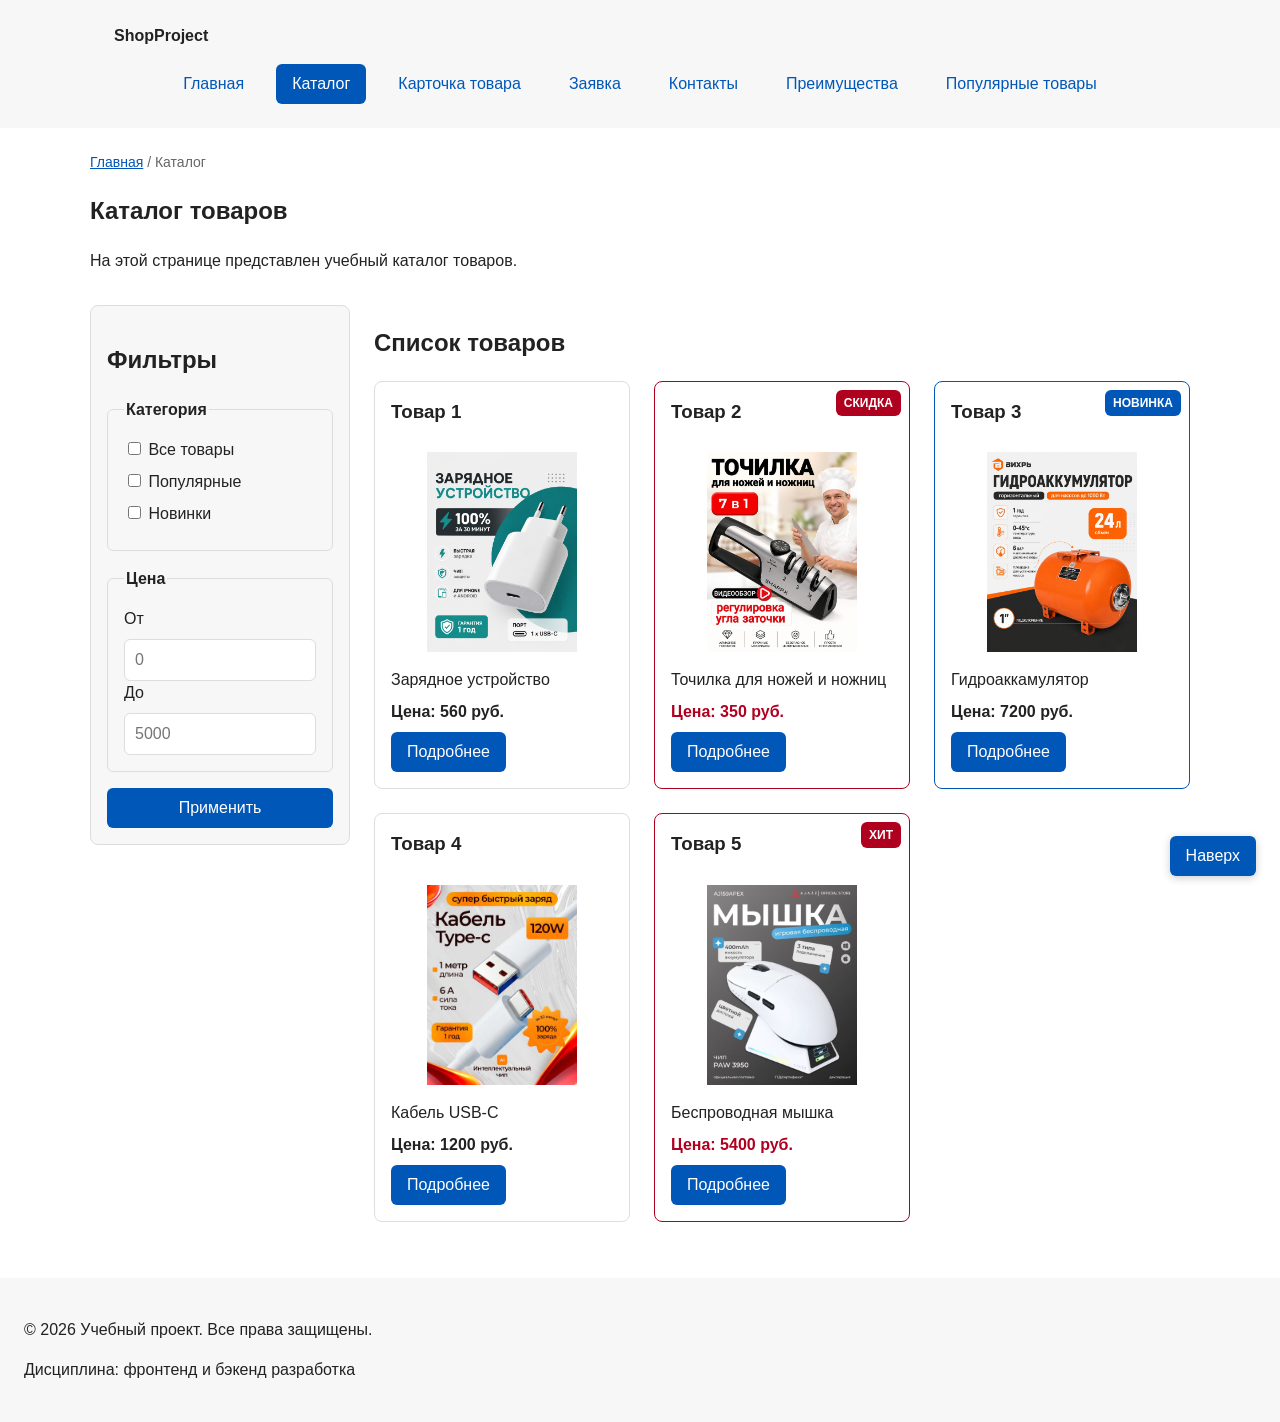
==== commit 05e337f9: "feat: add FAQ, reviews and sticky filters for KR2" ====
--- a/catalog.html
+++ b/catalog.html
@@ -12,7 +12,6 @@
   <header class="site-header">
     <div class="site-header__inner">
       <a class="site-header__logo" href="index.html">ShopProject</a>
-
       <nav class="site-nav" aria-label="Основная навигация">
         <ul class="site-nav__list">
           <li class="site-nav__item"><a class="site-nav__link" href="index.html">Главная</a></li>
@@ -36,95 +35,83 @@
 
     <section class="section">
       <h1>Каталог товаров</h1>
-      <p>
-        На этой странице представлен учебный каталог товаров.
-        В дальнейшем здесь будут добавлены фильтры, сортировка и более подробные карточки.
-      </p>
+      <p>На этой странице представлен учебный каталог товаров.</p>
     </section>
 
     <section class="catalog-layout">
 
       <aside class="catalog-filters">
         <h2>Фильтры</h2>
-
         <form class="filters-form" action="#" method="get">
-
           <fieldset>
             <legend>Категория</legend>
-
-            <label>
-              <input type="checkbox" name="category" value="all">
-              Все товары
-            </label>
-
-            <label>
-              <input type="checkbox" name="category" value="popular">
-              Популярные
-            </label>
-
-            <label>
-              <input type="checkbox" name="category" value="new">
-              Новинки
-            </label>
+            <label><input type="checkbox" name="category" value="all"> Все товары</label>
+            <label><input type="checkbox" name="category" value="popular"> Популярные</label>
+            <label><input type="checkbox" name="category" value="new"> Новинки</label>
           </fieldset>
-
           <fieldset>
             <legend>Цена</legend>
-
             <label for="price-from">От</label>
             <input id="price-from" name="price-from" type="number" min="0" placeholder="0">
-
             <label for="price-to">До</label>
             <input id="price-to" name="price-to" type="number" min="0" placeholder="5000">
           </fieldset>
-
           <button class="button button--primary" type="submit">Применить</button>
-
         </form>
       </aside>
 
       <section class="catalog-products">
         <h2>Список товаров</h2>
-
         <div class="products-grid">
 
           <article class="product-card">
             <h3 class="product-card__title">Товар 1</h3>
-
             <img src="images/product-1.jpg" alt="Товар 1" class="product-card__image">
-
             <p class="product-card__description">Зарядное устройство</p>
-            <p class="product-card__price">Цена: 1000 руб.</p>
+            <p class="product-card__price">Цена: 560 руб.</p>
             <a class="button button--primary product-card__button" href="product.html">Подробнее</a>
           </article>
 
           <article class="product-card product-card--discount">
             <span class="product-card__badge">Скидка</span>
             <h3 class="product-card__title">Товар 2</h3>
-
             <img src="images/product-2.jpg" alt="Товар 2" class="product-card__image">
-
             <p class="product-card__description">Точилка для ножей и ножниц</p>
-            <p class="product-card__price">Цена: 1500 руб.</p>
+            <p class="product-card__price">Цена: 350 руб.</p>
             <a class="button button--primary product-card__button" href="product.html">Подробнее</a>
           </article>
 
           <article class="product-card product-card--featured">
             <span class="product-card__badge">Новинка</span>
             <h3 class="product-card__title">Товар 3</h3>
+            <img src="images/product-3.jpg" alt="Товар 3" class="product-card__image">
+            <p class="product-card__description">Гидроаккамулятор</p>
+            <p class="product-card__price">Цена: 7200 руб.</p>
+            <a class="button button--primary product-card__button" href="product.html">Подробнее</a>
+          </article>
 
-            <img src="images/product-3.jpg" alt="Товар 3" class="product-card__image">
+          <!-- Новый товар 4 -->
+          <article class="product-card">
+            <h3 class="product-card__title">Товар 4</h3>
+            <img src="images/product-4.jpg" alt="Товар 4" class="product-card__image">
+            <p class="product-card__description">Кабель USB-C</p>
+            <p class="product-card__price">Цена: 1200 руб.</p>
+            <a class="button button--primary product-card__button" href="product.html">Подробнее</a>
+          </article>
 
-            <p class="product-card__description">Гидроаккамулятор</p>
-            <p class="product-card__price">Цена: 2000 руб.</p>
+          <!-- Новый товар 5 -->
+          <article class="product-card product-card--discount">
+            <span class="product-card__badge">Хит</span>
+            <h3 class="product-card__title">Товар 5</h3>
+            <img src="images/product-5.jpg" alt="Товар 5" class="product-card__image">
+            <p class="product-card__description">Беспроводная мышка</p>
+            <p class="product-card__price">Цена: 5400 руб.</p>
             <a class="button button--primary product-card__button" href="product.html">Подробнее</a>
           </article>
 
         </div>
       </section>
-
     </section>
-
   </main>
 
   <footer id="contacts">
@@ -132,7 +119,6 @@
     <p>Дисциплина: фронтенд и бэкенд разработка</p>
   </footer>
 
-  <a class="to-top" href="#">Наверх</a>
-
+  <a class="to-top" href="#" aria-label="Наверх">Наверх</a>
 </body>
 </html>
--- a/css/style.css
+++ b/css/style.css
@@ -567,4 +567,192 @@
   border: 1px solid var(--color-border);
   border-radius: var(--radius-lg);
   background-color: var(--color-bg);
+}
+
+/* ===================================
+   11. FAQ (Частые вопросы)
+   =================================== */
+.faq {
+  max-width: var(--container-width);
+  margin: 0 auto var(--space-xl);
+}
+
+.faq__list {
+  display: flex;
+  flex-direction: column;
+  gap: var(--space-md);
+}
+
+.faq__item {
+  border: 1px solid var(--color-border);
+  border-radius: var(--radius-md);
+  background-color: var(--color-bg);
+  overflow: hidden;
+  transition: border-color 0.2s ease, box-shadow 0.2s ease;
+}
+
+.faq__item:hover {
+  border-color: var(--color-primary);
+  box-shadow: 0 2px 8px rgba(0, 87, 184, 0.1);
+}
+
+/* Кнопка-вопрос */
+.faq__question {
+  display: flex;
+  justify-content: space-between;
+  align-items: center;
+  padding: var(--space-md) var(--space-lg);
+  font-weight: 700;
+  font-size: 16px;
+  color: var(--color-text);
+  cursor: pointer;
+  background-color: var(--color-bg);
+  user-select: none;
+  transition: background-color 0.2s ease, color 0.2s ease;
+}
+
+.faq__question:hover {
+  background-color: var(--color-surface-accent);
+  color: var(--color-primary);
+}
+
+/* Прячем стандартный треугольник */
+.faq__question::-webkit-details-marker {
+  display: none;
+}
+.faq__question::marker {
+  display: none;
+}
+
+/* Красивая стрелочка */
+.faq__question::after {
+  content: "";
+  display: inline-block;
+  width: 10px;
+  height: 10px;
+  border-right: 2px solid var(--color-primary);
+  border-bottom: 2px solid var(--color-primary);
+  transform: rotate(45deg);
+  transition: transform 0.3s ease;
+  margin-right: 4px;
+}
+
+/* Поворот стрелочки при открытии */
+.faq__item[open] .faq__question::after {
+  transform: rotate(-135deg);
+}
+
+.faq__item[open] .faq__question {
+  color: var(--color-primary);
+}
+
+/* Контейнер для плавного выезда текста */
+.faq__answer {
+  margin: 0;
+  padding: 0 var(--space-lg);
+  color: var(--color-muted);
+  line-height: 1.6;
+  
+  /* Анимация выезда */
+  display: grid;
+  grid-template-rows: 0fr;
+  transition: grid-template-rows 0.3s ease, padding 0.3s ease;
+}
+
+/* Обертка нужна для grid-анимации */
+.faq__answer > * {
+  overflow: hidden;
+  margin: 0;
+}
+
+/* Открываем блок и анимируем */
+.faq__item[open] .faq__answer {
+  grid-template-rows: 1fr;
+  padding-bottom: var(--space-md);
+}
+
+/* Разделительная линия внутри открытого блока */
+.faq__item[open] .faq__answer > p {
+  border-top: 1px solid var(--color-border);
+  padding-top: var(--space-md);
+}
+
+/* ===================================
+   12. Отзывы (на главной и в карточке)
+   =================================== */
+.reviews-grid {
+  display: grid;
+  grid-template-columns: repeat(3, 1fr);
+  gap: var(--space-lg);
+  margin-bottom: var(--space-xl);
+}
+
+.review-card {
+  padding: var(--space-lg);
+  border: 1px solid var(--color-border);
+  border-radius: var(--radius-md);
+  background-color: var(--color-surface); /* Серый фон */
+  display: flex;
+  flex-direction: column;
+  gap: var(--space-sm);
+  transition: transform 0.2s ease, box-shadow 0.2s ease;
+}
+
+.review-card:hover {
+  transform: translateY(-2px);
+  box-shadow: 0 4px 12px rgba(0, 0, 0, 0.05);
+  border-color: var(--color-primary);
+}
+
+.review-card__author {
+  margin: 0;
+  font-weight: 700;
+  color: var(--color-primary);
+}
+
+.review-card__text {
+  margin: 0;
+  font-style: italic;
+  color: var(--color-text);
+  line-height: 1.5;
+}
+
+/* Отзывы на странице товара */
+.product-reviews {
+  max-width: var(--container-width);
+  margin: 0 auto var(--space-xl);
+}
+
+.product-reviews__list {
+  display: flex;
+  flex-direction: column;
+  gap: var(--space-md);
+}
+
+.product-reviews__item {
+  padding: var(--space-md) var(--space-lg);
+  border-left: 4px solid var(--color-primary);
+  background-color: var(--color-surface); /* Серый фон */
+  border-radius: 0 var(--radius-md) var(--radius-md) 0;
+}
+
+.product-reviews__author {
+  margin: 0 0 var(--space-xs);
+  font-weight: 700;
+  color: var(--color-primary);
+}
+
+.product-reviews__text {
+  margin: 0;
+  color: var(--color-text);
+  line-height: 1.5;
+}
+
+/* ===================================
+   13. Sticky-фильтр в каталоге
+   =================================== */
+.catalog-filters {
+  position: sticky;
+  top: 120px; /* Отступ, чтобы не наезжать на залипающую шапку */
+  align-self: start;
 }
